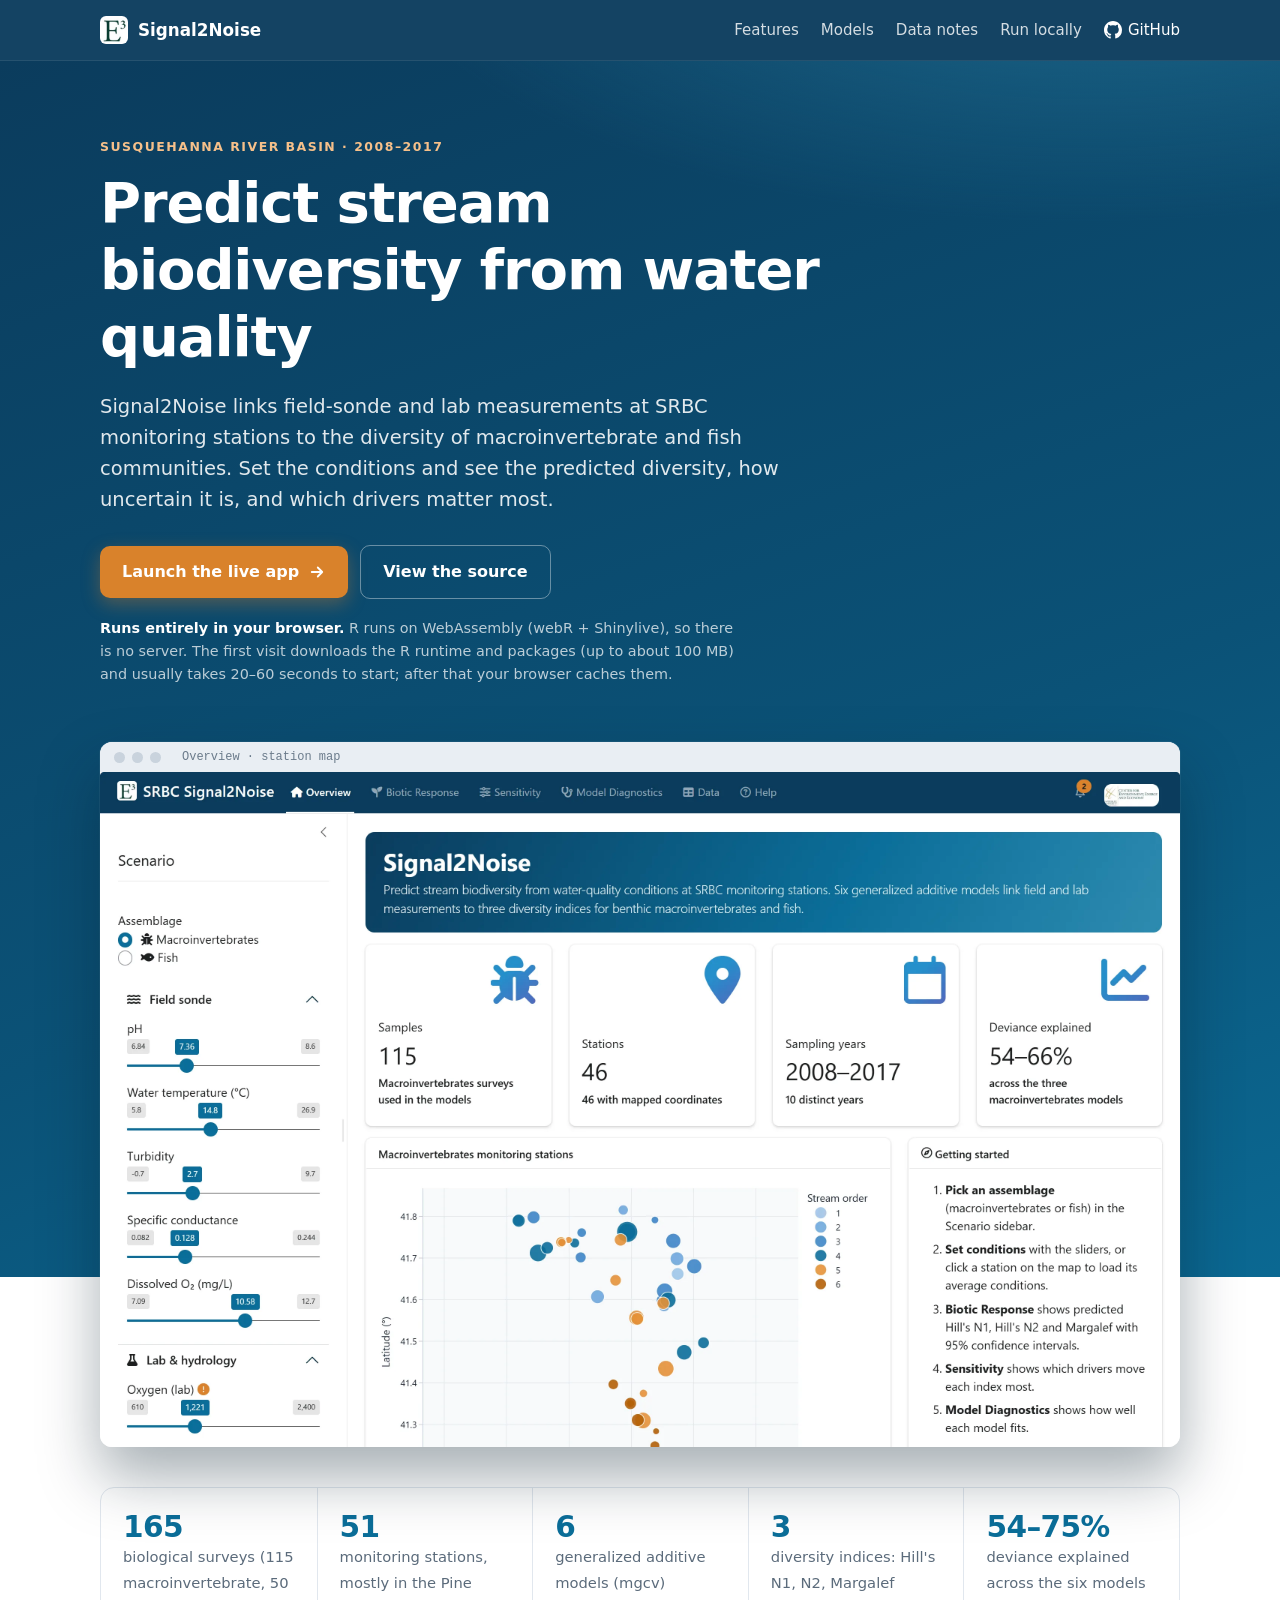
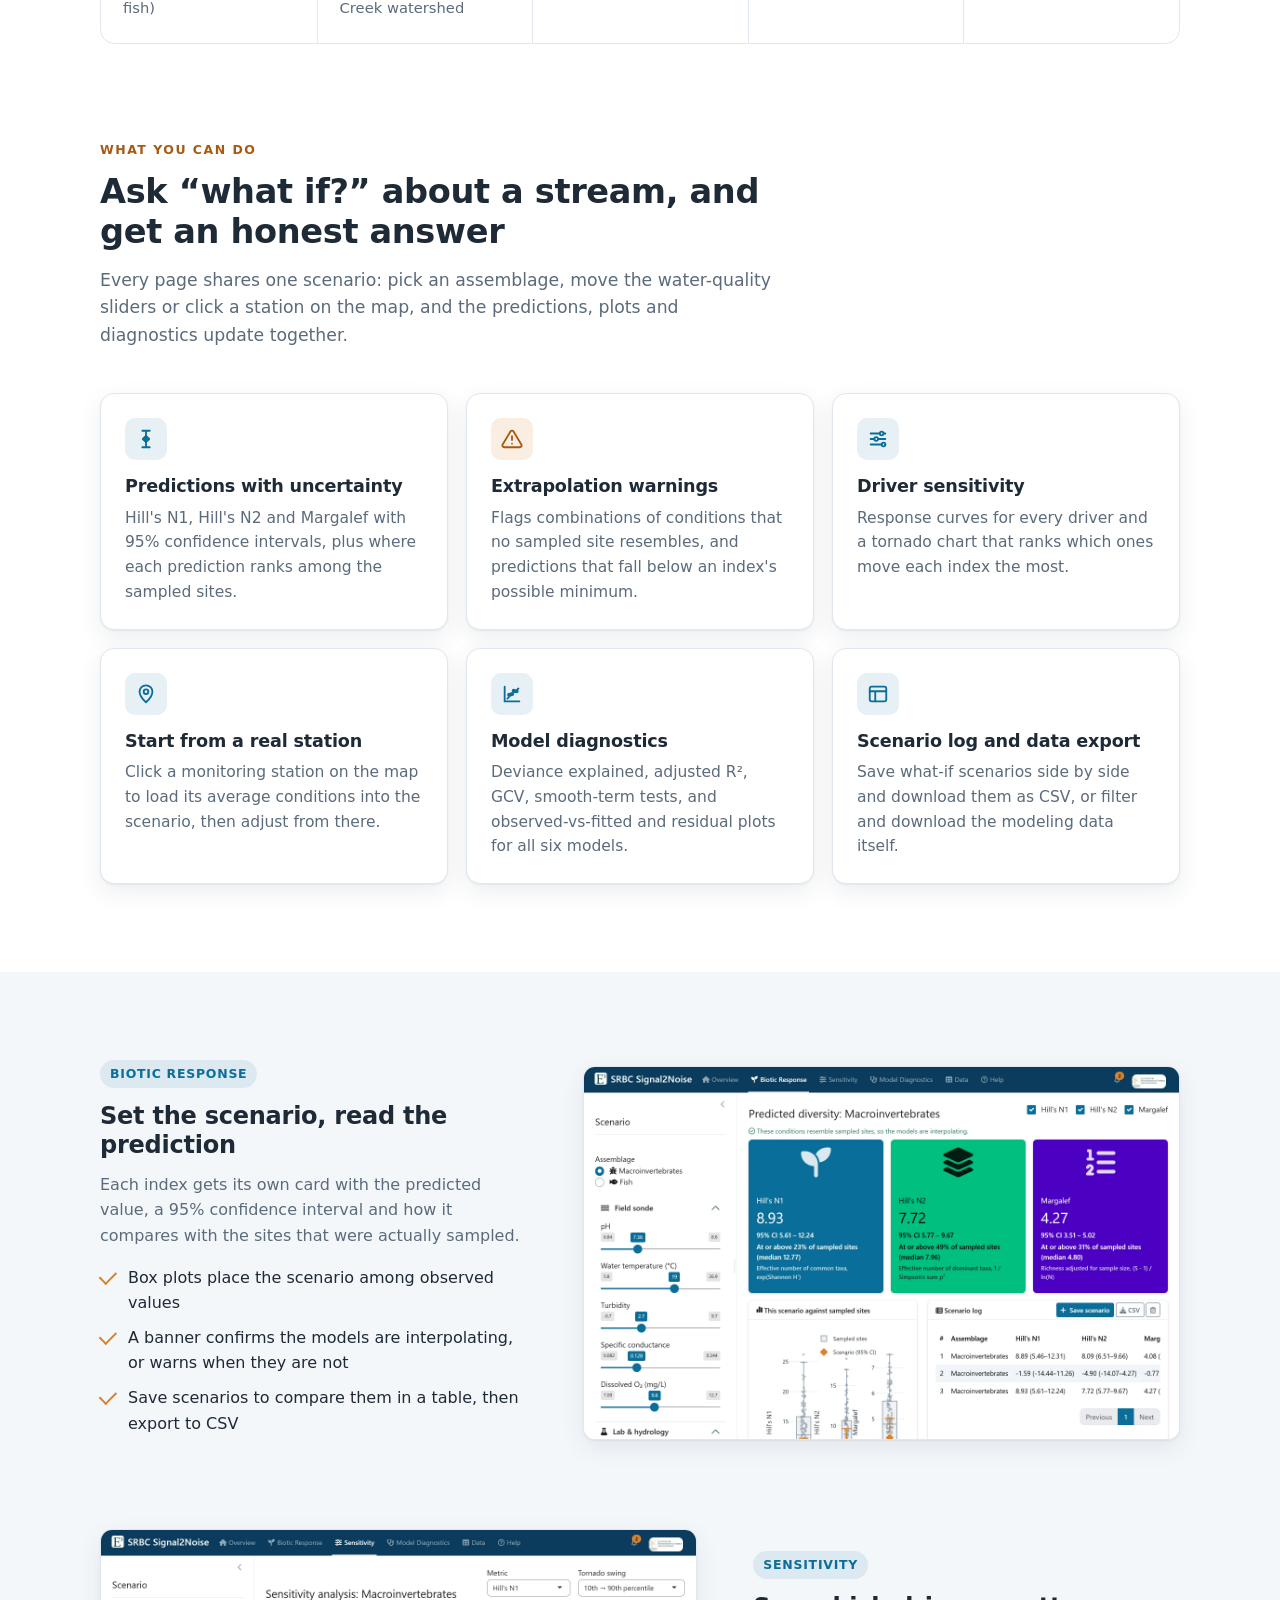
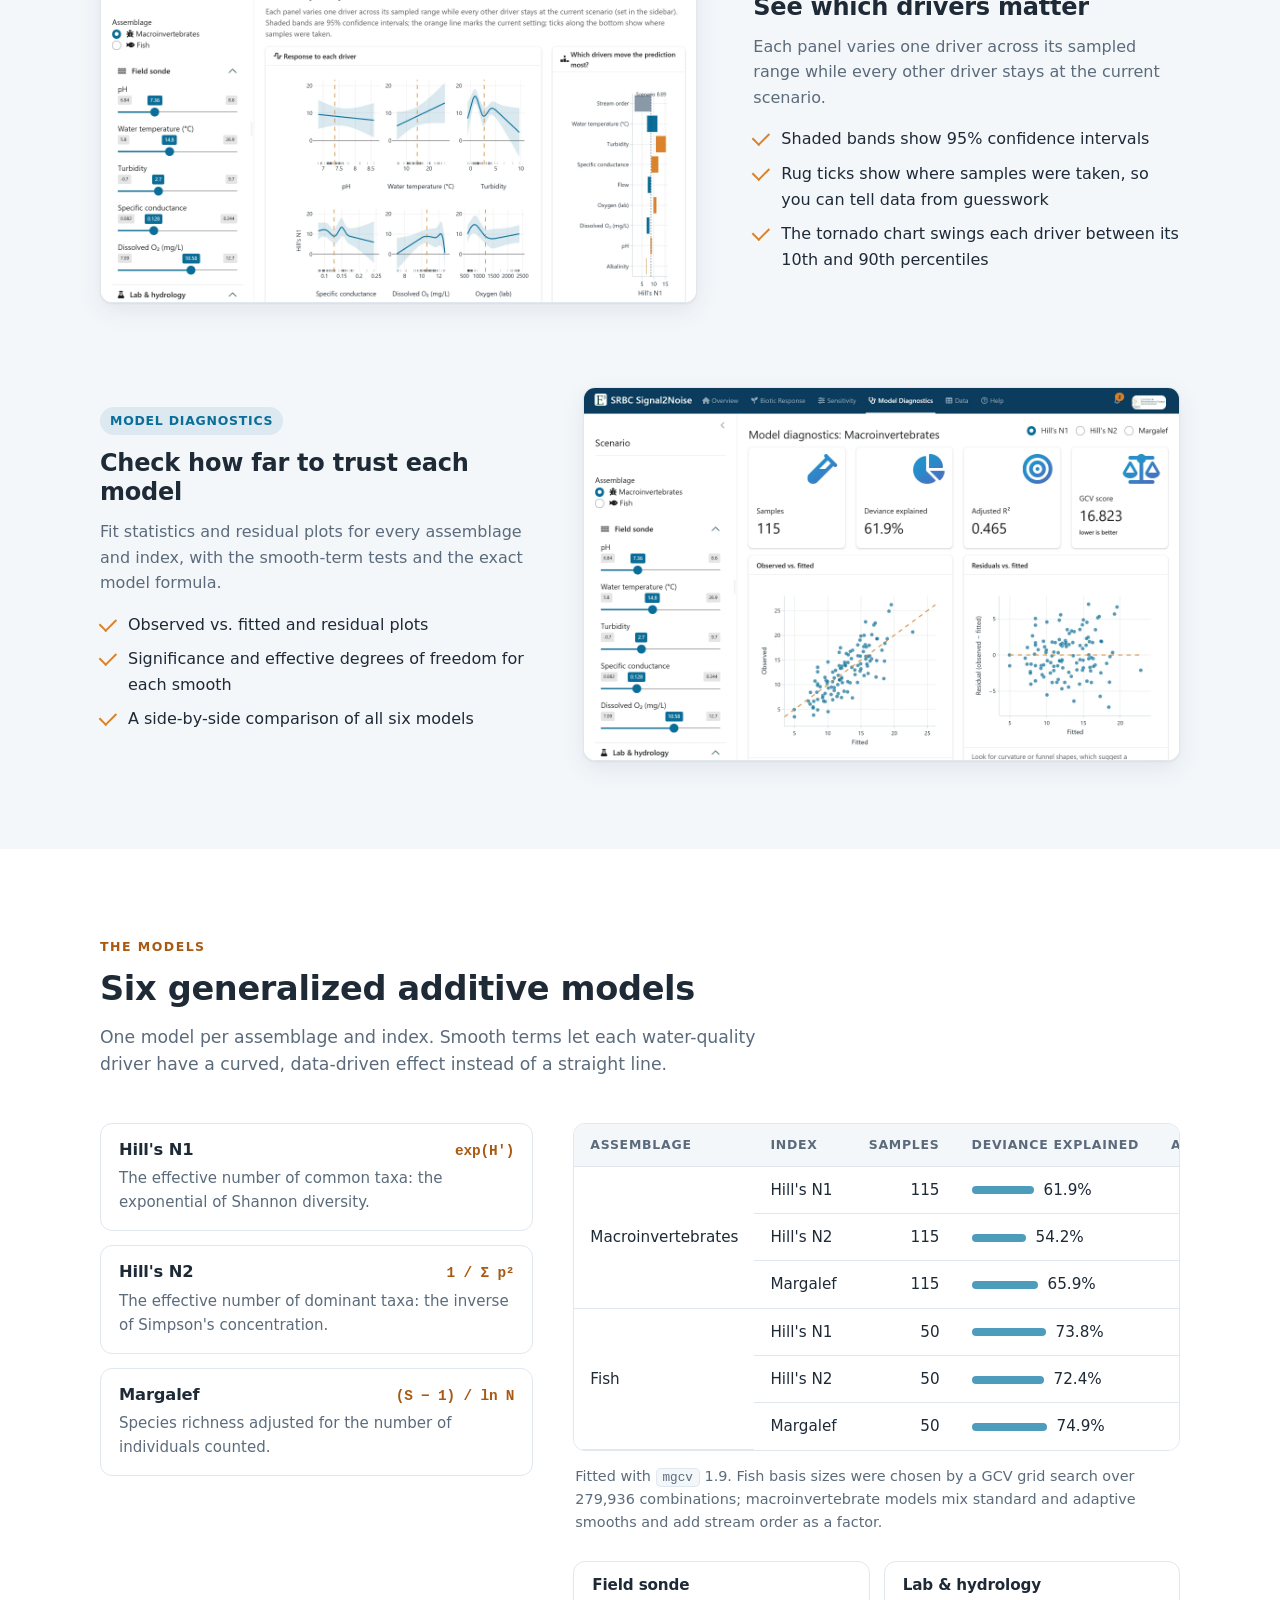
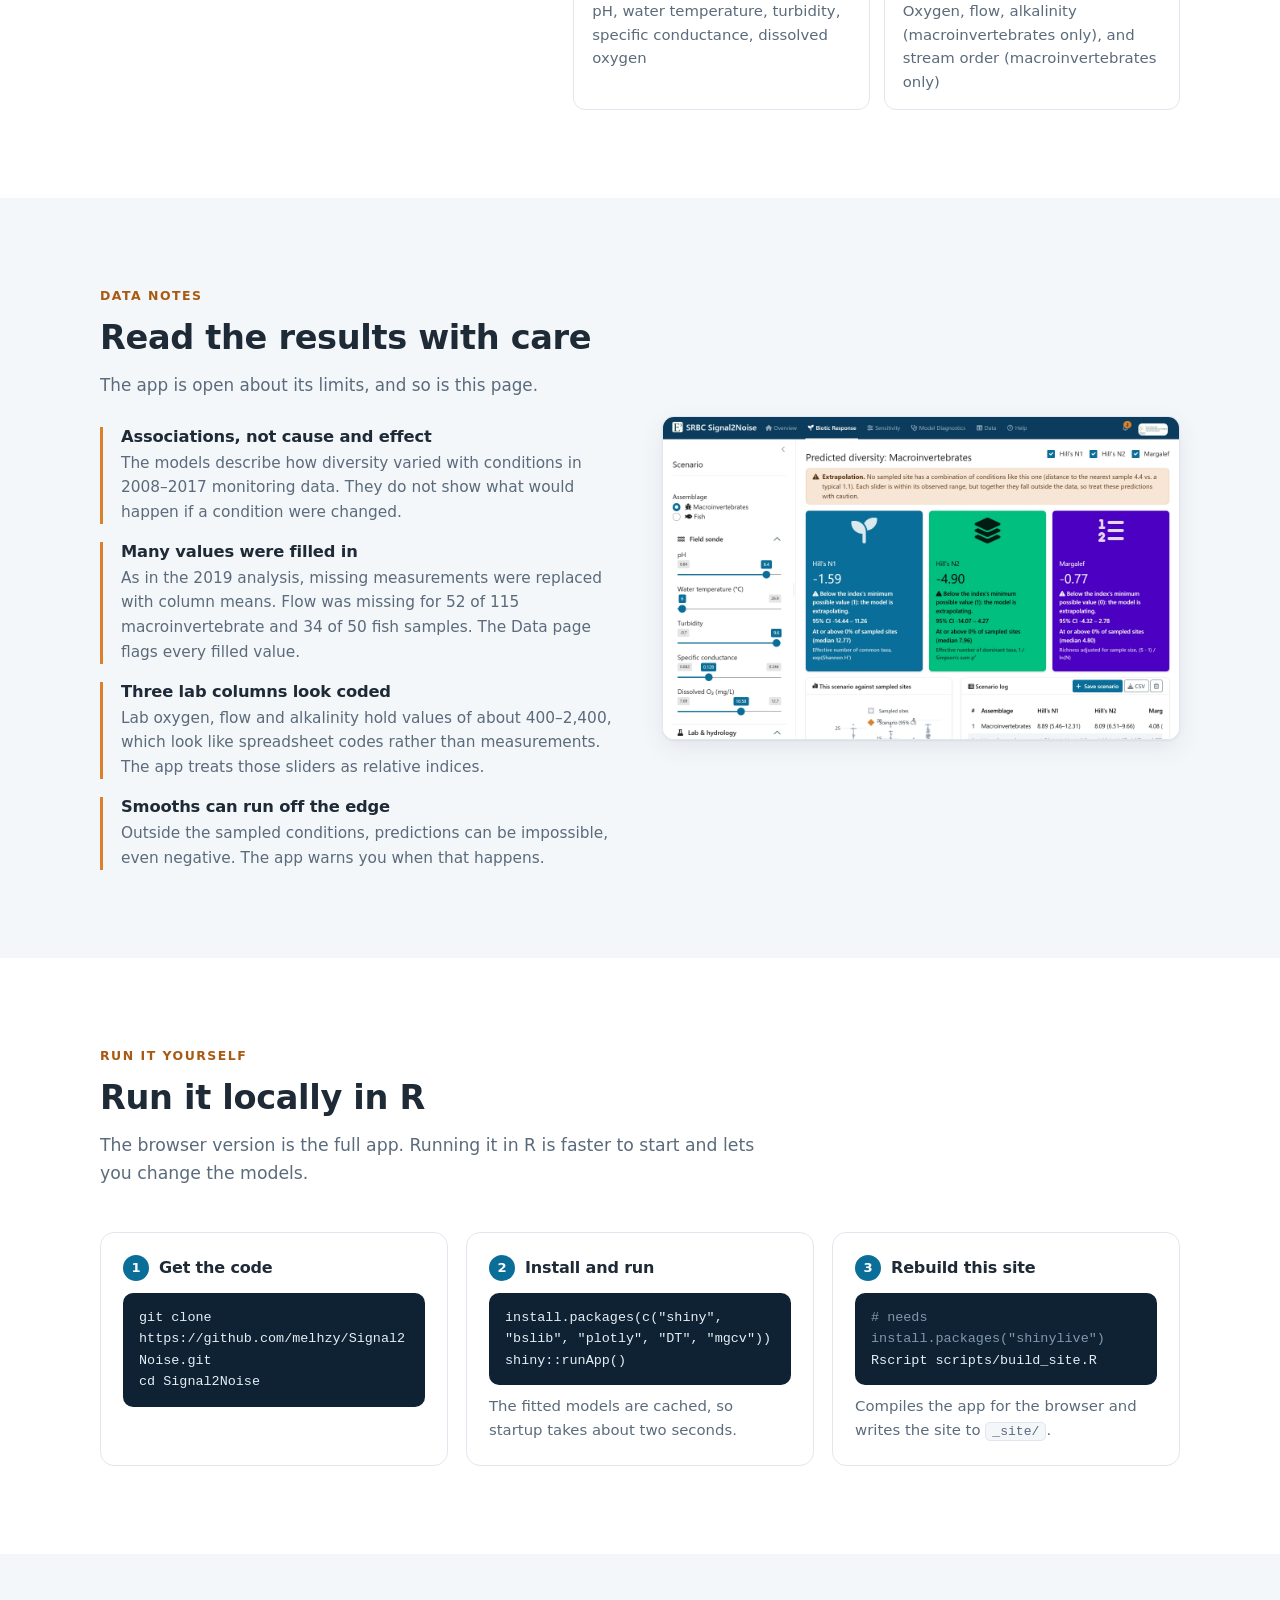
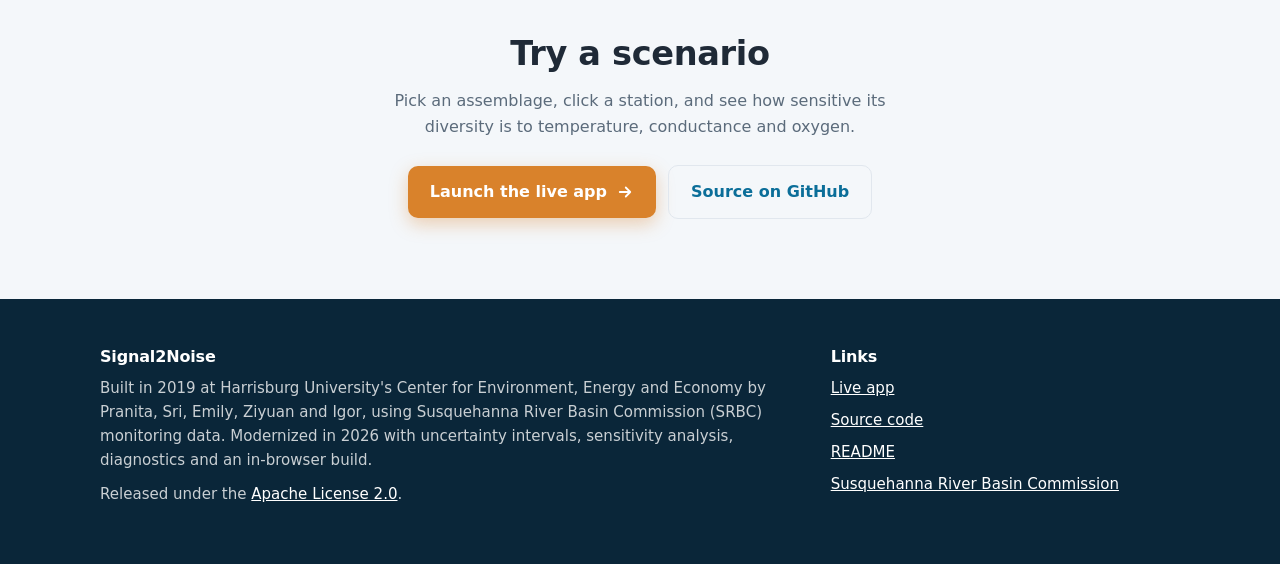
==== site/index.html @ 6d09c76e "Add GitHub Pages site with an in-browser (Shinylive) build of the app - site/: project page with scr" ====
<!doctype html>
<html lang="en">
<head>
  <meta charset="utf-8">
  <meta name="viewport" content="width=device-width, initial-scale=1">
  <title>Signal2Noise · Stream biodiversity from water quality</title>
  <meta name="description" content="An R Shiny app that predicts macroinvertebrate and fish diversity from water-quality conditions at Susquehanna River Basin Commission monitoring stations. Runs in your browser.">
  <meta property="og:title" content="Signal2Noise">
  <meta property="og:description" content="Predict stream biodiversity from water-quality conditions with six generalized additive models. Runs entirely in your browser.">
  <meta property="og:type" content="website">
  <meta property="og:image" content="https://melhzy.github.io/Signal2Noise/assets/overview.webp">
  <link rel="icon" href="assets/favicon.jpg">
  <style>
    :root {
      --navy: #0B3C5D;
      --primary: #0B6E99;
      --teal: #2E8BB0;
      --accent: #D9822B;
      --accent-ink: #A85A12;
      --ink: #1F2A37;
      --muted: #5B6B7B;
      --bg: #FFFFFF;
      --bg-soft: #F4F7FA;
      --card: #FFFFFF;
      --line: #E1E7EE;
      --code-bg: #0F2233;
      --code-ink: #E6EEF5;
      --shadow: 0 1px 2px rgba(16, 42, 67, .06), 0 8px 24px rgba(16, 42, 67, .08);
      --radius: 14px;
      --wrap: 1120px;
      color-scheme: light;
    }
    @media (prefers-color-scheme: dark) {
      :root:not([data-theme="light"]) {
        --ink: #E6EDF3;
        --muted: #9AABBB;
        --bg: #0D1720;
        --bg-soft: #122130;
        --card: #15263A;
        --line: #24384D;
        --code-bg: #08131D;
        --accent-ink: #F0A65A;
        --shadow: 0 1px 2px rgba(0, 0, 0, .3), 0 8px 24px rgba(0, 0, 0, .35);
        color-scheme: dark;
      }
    }
    :root[data-theme="dark"] {
      --ink: #E6EDF3; --muted: #9AABBB; --bg: #0D1720; --bg-soft: #122130; --card: #15263A;
      --line: #24384D; --code-bg: #08131D; --accent-ink: #F0A65A; color-scheme: dark;
    }

    * { box-sizing: border-box; }
    html { scroll-behavior: smooth; scroll-padding-top: 72px; }
    body {
      margin: 0; background: var(--bg); color: var(--ink);
      font: 16px/1.6 system-ui, -apple-system, "Segoe UI", Roboto, "Helvetica Neue", Arial, sans-serif;
      -webkit-font-smoothing: antialiased;
    }
    img { max-width: 100%; height: auto; display: block; }
    a { color: var(--primary); }
    @media (prefers-color-scheme: dark) { :root:not([data-theme="light"]) main a:not(.btn) { color: #6CC0E5; } }
    code, pre { font-family: ui-monospace, "Cascadia Code", "SF Mono", Consolas, monospace; }
    .wrap { max-width: var(--wrap); margin: 0 auto; padding: 0 20px; }
    h1, h2, h3 { line-height: 1.2; letter-spacing: -0.01em; margin: 0; }
    h2 { font-size: clamp(1.6rem, 3vw, 2.1rem); }
    h3 { font-size: 1.1rem; }
    section { padding: 88px 0; }
    .eyebrow {
      font-size: .78rem; font-weight: 700; letter-spacing: .12em; text-transform: uppercase;
      color: var(--accent-ink); margin: 0 0 12px;
    }
    .section-head { max-width: 680px; margin-bottom: 44px; }
    .section-head p:not(.eyebrow) { color: var(--muted); font-size: 1.08rem; margin: 14px 0 0; }

    /* Top bar */
    .topbar {
      position: sticky; top: 0; z-index: 10;
      background: rgba(11, 60, 93, .96); backdrop-filter: saturate(140%) blur(8px);
      color: #fff; border-bottom: 1px solid rgba(255, 255, 255, .08);
    }
    .topbar .wrap { display: flex; align-items: center; gap: 24px; height: 60px; }
    .brand { display: inline-flex; align-items: center; gap: 10px; color: #fff; text-decoration: none; font-weight: 700; font-size: 1.05rem; }
    .brand img { width: 28px; height: 28px; border-radius: 6px; }
    .topnav { display: flex; gap: 22px; margin-left: auto; align-items: center; }
    .topnav a { color: rgba(255, 255, 255, .82); text-decoration: none; font-size: .94rem; }
    .topnav a:hover { color: #fff; }
    .topnav .gh { display: inline-flex; align-items: center; gap: 6px; color: #fff; }
    @media (max-width: 760px) { .topnav .opt { display: none; } }

    /* Hero */
    .hero {
      position: relative; color: #fff; padding: 76px 0 0;
      background:
        radial-gradient(1200px 500px at 85% -10%, rgba(46, 139, 176, .55), transparent 60%),
        linear-gradient(160deg, #0B3C5D 0%, #0B5277 55%, #0B6E99 100%);
    }
    .hero::after {
      content: ""; position: absolute; left: 0; right: 0; bottom: 0; height: 170px; background: var(--bg);
    }
    .hero-copy { max-width: 760px; position: relative; z-index: 1; }
    .hero .eyebrow { color: #F6C08A; }
    .hero h1 { font-size: clamp(2.1rem, 5.2vw, 3.5rem); font-weight: 800; letter-spacing: -0.02em; }
    .hero .lead { font-size: clamp(1.05rem, 1.7vw, 1.22rem); color: rgba(255, 255, 255, .88); margin: 20px 0 30px; max-width: 680px; }
    .ctas { display: flex; flex-wrap: wrap; gap: 12px; align-items: center; }
    .btn {
      display: inline-flex; align-items: center; gap: 9px; padding: 13px 22px; border-radius: 10px;
      font-weight: 650; font-size: 1rem; text-decoration: none; transition: transform .12s ease, box-shadow .12s ease, background .12s ease;
    }
    .btn:hover { transform: translateY(-1px); }
    .btn-primary { background: var(--accent); color: #fff !important; box-shadow: 0 6px 18px rgba(217, 130, 43, .35); }
    .btn-primary:hover { background: #E38F38; }
    .btn-ghost { color: #fff !important; border: 1px solid rgba(255, 255, 255, .38); }
    .btn-ghost:hover { background: rgba(255, 255, 255, .08); }
    .hero-note { margin: 18px 0 0; font-size: .9rem; color: rgba(255, 255, 255, .72); max-width: 640px; }
    .hero-note strong { color: #fff; font-weight: 600; }

    .frame {
      position: relative; z-index: 1; margin: 56px auto 0; border-radius: 12px; overflow: hidden;
      background: #fff; box-shadow: 0 30px 60px rgba(4, 25, 41, .35), 0 0 0 1px rgba(255, 255, 255, .06);
    }
    .frame-bar { display: flex; gap: 7px; align-items: center; height: 30px; padding: 0 14px; background: #E9EEF3; }
    .frame-bar span { width: 11px; height: 11px; border-radius: 50%; background: #C9D3DD; }
    .frame-bar em { margin-left: 14px; font-style: normal; font-size: .75rem; color: #6B7B8B; font-family: ui-monospace, Consolas, monospace; }

    /* Stats */
    .stats { padding: 40px 0 8px; }
    .stat-grid {
      display: grid; grid-template-columns: repeat(5, 1fr); gap: 0;
      border: 1px solid var(--line); border-radius: var(--radius); background: var(--card);
    }
    .stat { padding: 22px 22px; border-left: 1px solid var(--line); }
    .stat:first-child { border-left: 0; }
    .stat b { display: block; font-size: 1.85rem; font-weight: 750; color: var(--primary); letter-spacing: -0.02em; line-height: 1.15; }
    @media (prefers-color-scheme: dark) { :root:not([data-theme="light"]) .stat b { color: #6CC0E5; } }
    .stat span { color: var(--muted); font-size: .92rem; }
    @media (max-width: 860px) {
      .stat-grid { grid-template-columns: repeat(2, 1fr); }
      .stat { border-left: 0; border-top: 1px solid var(--line); }
      .stat:nth-child(-n+2) { border-top: 0; }
      .stat:nth-child(even) { border-left: 1px solid var(--line); }
      .stat:last-child { grid-column: 1 / -1; border-left: 0; }
    }

    /* Feature cards */
    .cards { display: grid; grid-template-columns: repeat(3, 1fr); gap: 18px; }
    @media (max-width: 900px) { .cards { grid-template-columns: repeat(2, 1fr); } }
    @media (max-width: 600px) { .cards { grid-template-columns: 1fr; } }
    .card {
      background: var(--card); border: 1px solid var(--line); border-radius: var(--radius);
      padding: 24px; box-shadow: var(--shadow);
    }
    .card .ico {
      width: 42px; height: 42px; border-radius: 10px; display: grid; place-items: center;
      background: rgba(11, 110, 153, .1); color: var(--primary); margin-bottom: 16px;
    }
    .card .ico.warn { background: rgba(217, 130, 43, .14); color: var(--accent-ink); }
    @media (prefers-color-scheme: dark) { :root:not([data-theme="light"]) .card .ico { color: #6CC0E5; background: rgba(108, 192, 229, .12); } }
    .card p { margin: 8px 0 0; color: var(--muted); font-size: .97rem; }

    /* Tour */
    .tour { background: var(--bg-soft); }
    .tour-row { display: grid; grid-template-columns: 5fr 7fr; gap: 56px; align-items: center; }
    .tour-row + .tour-row { margin-top: 84px; }
    .tour-row.flip { grid-template-columns: 7fr 5fr; }
    .tour-row.flip .tour-text { order: 2; }
    @media (max-width: 900px) {
      .tour-row, .tour-row.flip { grid-template-columns: 1fr; gap: 26px; }
      .tour-row.flip .tour-text { order: 0; }
    }
    .tour-text h3 { font-size: 1.5rem; margin-bottom: 12px; }
    .tour-text > p { color: var(--muted); margin: 0 0 16px; }
    .ticks { list-style: none; padding: 0; margin: 0; }
    .ticks li { position: relative; padding-left: 28px; margin: 9px 0; }
    .ticks li::before {
      content: ""; position: absolute; left: 2px; top: .5em; width: 14px; height: 8px;
      border-left: 2.5px solid var(--accent); border-bottom: 2.5px solid var(--accent); transform: rotate(-45deg) translateY(-3px);
    }
    .shot { border-radius: 12px; overflow: hidden; border: 1px solid var(--line); box-shadow: var(--shadow); background: #fff; }
    .page-tag {
      display: inline-block; font-size: .78rem; font-weight: 700; letter-spacing: .06em; text-transform: uppercase;
      color: var(--primary); background: rgba(11, 110, 153, .1); padding: 4px 10px; border-radius: 999px; margin-bottom: 14px;
    }
    @media (prefers-color-scheme: dark) { :root:not([data-theme="light"]) .page-tag { color: #6CC0E5; background: rgba(108, 192, 229, .12); } }

    /* Models */
    .model-grid { display: grid; grid-template-columns: 5fr 7fr; gap: 40px; align-items: start; }
    @media (max-width: 900px) { .model-grid { grid-template-columns: 1fr; } }
    .model-grid > *, .tour-row > *, .caveat-grid > * { min-width: 0; }
    .indices { display: grid; gap: 14px; }
    .index { border: 1px solid var(--line); border-radius: 12px; padding: 16px 18px; background: var(--card); }
    .index h3 { display: flex; justify-content: space-between; align-items: baseline; gap: 12px; font-size: 1.02rem; }
    .index h3 code { font-size: .9rem; color: var(--accent-ink); font-weight: 600; white-space: nowrap; }
    .index p { margin: 6px 0 0; color: var(--muted); font-size: .94rem; }
    .table-wrap { overflow-x: auto; border: 1px solid var(--line); border-radius: 12px; background: var(--card); }
    table { width: 100%; border-collapse: collapse; font-size: .95rem; font-variant-numeric: tabular-nums; }
    th, td { padding: 11px 16px; text-align: left; border-bottom: 1px solid var(--line); white-space: nowrap; }
    th { font-size: .78rem; text-transform: uppercase; letter-spacing: .06em; color: var(--muted); font-weight: 650; background: var(--bg-soft); }
    td.num, th.num { text-align: right; }
    tr:last-child td { border-bottom: 0; }
    tr.group td { padding-top: 14px; }
    .bar { display: inline-block; vertical-align: middle; height: 8px; border-radius: 4px; background: var(--teal); margin-right: 10px; opacity: .85; }
    .fineprint { color: var(--muted); font-size: .9rem; margin: 14px 2px 0; }
    .drivers { margin-top: 26px; display: grid; grid-template-columns: 1fr 1fr; gap: 14px; }
    @media (max-width: 600px) { .drivers { grid-template-columns: 1fr; } }
    .drivers div { border: 1px solid var(--line); border-radius: 12px; padding: 14px 18px; background: var(--card); }
    .drivers h3 { font-size: .95rem; margin-bottom: 6px; }
    .drivers p { margin: 0; color: var(--muted); font-size: .93rem; }

    /* Caveats */
    .caveat-grid { display: grid; grid-template-columns: 6fr 6fr; gap: 44px; align-items: center; }
    @media (max-width: 900px) { .caveat-grid { grid-template-columns: 1fr; } }
    .caveats { display: grid; gap: 18px; }
    .caveat { padding-left: 18px; border-left: 3px solid var(--accent); }
    .caveat h3 { font-size: 1.02rem; }
    .caveat p { margin: 4px 0 0; color: var(--muted); font-size: .96rem; }

    /* Run locally */
    .steps { display: grid; grid-template-columns: repeat(3, 1fr); gap: 18px; counter-reset: step; }
    @media (max-width: 900px) { .steps { grid-template-columns: 1fr; } }
    .step { background: var(--card); border: 1px solid var(--line); border-radius: var(--radius); padding: 22px; min-width: 0; }
    .step h3 { display: flex; align-items: center; gap: 10px; margin-bottom: 12px; font-size: 1rem; }
    .step h3::before {
      counter-increment: step; content: counter(step);
      display: grid; place-items: center; width: 26px; height: 26px; border-radius: 50%;
      background: var(--primary); color: #fff; font-size: .82rem; font-weight: 700; flex: none;
    }
    .step p { color: var(--muted); font-size: .93rem; margin: 10px 0 0; }
    pre {
      margin: 0; background: var(--code-bg); color: var(--code-ink); border-radius: 10px;
      padding: 14px 16px; font-size: .84rem; line-height: 1.6; overflow-x: auto;
      white-space: pre-wrap; overflow-wrap: anywhere;
    }
    pre .c { color: #7F98AE; }
    p code, li code { font-size: .88em; background: var(--bg-soft); border: 1px solid var(--line); padding: 1px 6px; border-radius: 5px; }

    /* Footer */
    footer { background: #0A2639; color: rgba(255, 255, 255, .78); padding: 48px 0; font-size: .94rem; }
    footer .wrap { display: grid; grid-template-columns: 2fr 1fr; gap: 32px; }
    @media (max-width: 760px) { footer .wrap { grid-template-columns: 1fr; } }
    footer a { color: #fff; }
    footer h3 { color: #fff; font-size: 1rem; margin-bottom: 10px; }
    footer p { margin: 0 0 10px; }
    footer ul { list-style: none; padding: 0; margin: 0; }
    footer li { margin: 0 0 8px; }

    .cta-band { text-align: center; padding: 80px 0; background: var(--bg-soft); }
    .cta-band p { color: var(--muted); max-width: 560px; margin: 14px auto 26px; }
    .cta-band .btn-ghost { color: var(--primary) !important; border-color: var(--line); }
    @media (prefers-color-scheme: dark) { :root:not([data-theme="light"]) .cta-band .btn-ghost { color: #6CC0E5 !important; } }
    .cta-band .ctas { justify-content: center; }

    @media (max-width: 600px) {
      section { padding: 64px 0; }
      .wrap { padding: 0 16px; }
      .hero { padding-top: 52px; }
      .hero::after { height: 70px; }
      .frame { margin-top: 40px; }
      .btn { width: 100%; justify-content: center; }
    }
    @media (prefers-reduced-motion: reduce) { html { scroll-behavior: auto; } .btn { transition: none; } }
  </style>
</head>
<body>

<header class="topbar">
  <div class="wrap">
    <a class="brand" href="./"><img src="assets/favicon.jpg" alt="" width="28" height="28">Signal2Noise</a>
    <nav class="topnav" aria-label="Sections">
      <a class="opt" href="#features">Features</a>
      <a class="opt" href="#models">Models</a>
      <a class="opt" href="#caveats">Data notes</a>
      <a class="opt" href="#run">Run locally</a>
      <a class="gh" href="https://github.com/melhzy/Signal2Noise">
        <svg width="18" height="18" viewBox="0 0 16 16" fill="currentColor" aria-hidden="true"><path d="M8 0C3.58 0 0 3.58 0 8c0 3.54 2.29 6.53 5.47 7.59.4.07.55-.17.55-.38 0-.19-.01-.82-.01-1.49-2.01.37-2.53-.49-2.69-.94-.09-.23-.48-.94-.82-1.13-.28-.15-.68-.52-.01-.53.63-.01 1.08.58 1.23.82.72 1.21 1.87.87 2.33.66.07-.52.28-.87.51-1.07-1.78-.2-3.64-.89-3.64-3.95 0-.87.31-1.59.82-2.15-.08-.2-.36-1.02.08-2.12 0 0 .67-.21 2.2.82.64-.18 1.32-.27 2-.27.68 0 1.36.09 2 .27 1.53-1.04 2.2-.82 2.2-.82.44 1.1.16 1.92.08 2.12.51.56.82 1.27.82 2.15 0 3.07-1.87 3.75-3.65 3.95.29.25.54.73.54 1.48 0 1.07-.01 1.93-.01 2.2 0 .21.15.46.55.38A8.013 8.013 0 0016 8c0-4.42-3.58-8-8-8z"/></svg>
        GitHub
      </a>
    </nav>
  </div>
</header>

<main>
  <section class="hero">
    <div class="wrap">
      <div class="hero-copy">
        <p class="eyebrow">Susquehanna River Basin · 2008–2017</p>
        <h1>Predict stream biodiversity from water quality</h1>
        <p class="lead">
          Signal2Noise links field-sonde and lab measurements at SRBC monitoring stations
          to the diversity of macroinvertebrate and fish communities. Set the conditions
          and see the predicted diversity, how uncertain it is, and which drivers matter most.
        </p>
        <div class="ctas">
          <a class="btn btn-primary" href="app/">
            Launch the live app
            <svg width="18" height="18" viewBox="0 0 24 24" fill="none" stroke="currentColor" stroke-width="2.4" stroke-linecap="round" stroke-linejoin="round" aria-hidden="true"><path d="M5 12h14M13 6l6 6-6 6"/></svg>
          </a>
          <a class="btn btn-ghost" href="https://github.com/melhzy/Signal2Noise">View the source</a>
        </div>
        <p class="hero-note">
          <strong>Runs entirely in your browser.</strong> R runs on WebAssembly (webR + Shinylive), so there is no server.
          The first visit downloads the R runtime and packages (up to about 100 MB) and usually takes
          20–60 seconds to start; after that your browser caches them.
        </p>
      </div>
      <figure class="frame" style="margin-bottom:0">
        <div class="frame-bar"><span></span><span></span><span></span><em>Overview · station map</em></div>
        <img src="assets/overview.webp" width="1440" height="900"
             alt="Signal2Noise overview page: scenario sliders, headline numbers and a map of monitoring stations coloured by stream order">
      </figure>
    </div>
  </section>

  <section class="stats" aria-label="At a glance">
    <div class="wrap">
      <div class="stat-grid">
        <div class="stat"><b>165</b><span>biological surveys (115 macroinvertebrate, 50 fish)</span></div>
        <div class="stat"><b>51</b><span>monitoring stations, mostly in the Pine Creek watershed</span></div>
        <div class="stat"><b>6</b><span>generalized additive models (mgcv)</span></div>
        <div class="stat"><b>3</b><span>diversity indices: Hill's N1, N2, Margalef</span></div>
        <div class="stat"><b>54–75%</b><span>deviance explained across the six models</span></div>
      </div>
    </div>
  </section>

  <section id="features">
    <div class="wrap">
      <div class="section-head">
        <p class="eyebrow">What you can do</p>
        <h2>Ask “what if?” about a stream, and get an honest answer</h2>
        <p>Every page shares one scenario: pick an assemblage, move the water-quality sliders or click a station on the map, and the predictions, plots and diagnostics update together.</p>
      </div>
      <div class="cards">
        <article class="card">
          <div class="ico"><svg width="22" height="22" viewBox="0 0 24 24" fill="none" stroke="currentColor" stroke-width="2" stroke-linecap="round" stroke-linejoin="round" aria-hidden="true"><path d="M12 3v18M8 3h8M8 21h8"/><path d="M12 8.5l3.5 3.5-3.5 3.5L8.5 12z" fill="currentColor"/></svg></div>
          <h3>Predictions with uncertainty</h3>
          <p>Hill's N1, Hill's N2 and Margalef with 95% confidence intervals, plus where each prediction ranks among the sampled sites.</p>
        </article>
        <article class="card">
          <div class="ico warn"><svg width="22" height="22" viewBox="0 0 24 24" fill="none" stroke="currentColor" stroke-width="2" stroke-linecap="round" stroke-linejoin="round" aria-hidden="true"><path d="M10.3 3.9L1.8 18a2 2 0 001.7 3h17a2 2 0 001.7-3L13.7 3.9a2 2 0 00-3.4 0z"/><path d="M12 9v4M12 17h.01"/></svg></div>
          <h3>Extrapolation warnings</h3>
          <p>Flags combinations of conditions that no sampled site resembles, and predictions that fall below an index's possible minimum.</p>
        </article>
        <article class="card">
          <div class="ico"><svg width="22" height="22" viewBox="0 0 24 24" fill="none" stroke="currentColor" stroke-width="2" stroke-linecap="round" aria-hidden="true"><path d="M4 6h10M18 6h2M4 12h4M12 12h8M4 18h12M20 18h0"/><circle cx="16" cy="6" r="2"/><circle cx="10" cy="12" r="2"/><circle cx="18" cy="18" r="2"/></svg></div>
          <h3>Driver sensitivity</h3>
          <p>Response curves for every driver and a tornado chart that ranks which ones move each index the most.</p>
        </article>
        <article class="card">
          <div class="ico"><svg width="22" height="22" viewBox="0 0 24 24" fill="none" stroke="currentColor" stroke-width="2" stroke-linecap="round" stroke-linejoin="round" aria-hidden="true"><path d="M12 21s-7-6.2-7-11.5a7 7 0 0114 0C19 14.8 12 21 12 21z"/><circle cx="12" cy="9.5" r="2.5"/></svg></div>
          <h3>Start from a real station</h3>
          <p>Click a monitoring station on the map to load its average conditions into the scenario, then adjust from there.</p>
        </article>
        <article class="card">
          <div class="ico"><svg width="22" height="22" viewBox="0 0 24 24" fill="none" stroke="currentColor" stroke-width="2" stroke-linecap="round" aria-hidden="true"><path d="M4 4v16h16"/><path d="M7 17L19 6" stroke-dasharray="2 3"/><circle cx="9" cy="13" r="1.3" fill="currentColor"/><circle cx="12" cy="12" r="1.3" fill="currentColor"/><circle cx="14" cy="8.5" r="1.3" fill="currentColor"/><circle cx="17" cy="9" r="1.3" fill="currentColor"/></svg></div>
          <h3>Model diagnostics</h3>
          <p>Deviance explained, adjusted R², GCV, smooth-term tests, and observed-vs-fitted and residual plots for all six models.</p>
        </article>
        <article class="card">
          <div class="ico"><svg width="22" height="22" viewBox="0 0 24 24" fill="none" stroke="currentColor" stroke-width="2" stroke-linecap="round" stroke-linejoin="round" aria-hidden="true"><rect x="3" y="4" width="18" height="16" rx="2"/><path d="M3 9h18M9 9v11"/></svg></div>
          <h3>Scenario log and data export</h3>
          <p>Save what-if scenarios side by side and download them as CSV, or filter and download the modeling data itself.</p>
        </article>
      </div>
    </div>
  </section>

  <section class="tour" aria-label="Tour of the app">
    <div class="wrap">
      <div class="tour-row">
        <div class="tour-text">
          <span class="page-tag">Biotic Response</span>
          <h3>Set the scenario, read the prediction</h3>
          <p>Each index gets its own card with the predicted value, a 95% confidence interval and how it compares with the sites that were actually sampled.</p>
          <ul class="ticks">
            <li>Box plots place the scenario among observed values</li>
            <li>A banner confirms the models are interpolating, or warns when they are not</li>
            <li>Save scenarios to compare them in a table, then export to CSV</li>
          </ul>
        </div>
        <div class="shot"><img src="assets/biotic.webp" width="1280" height="800" loading="lazy"
             alt="Biotic Response page with predicted Hill's N1 8.93, Hill's N2 7.72 and Margalef 4.27, confidence intervals and a log of three saved scenarios"></div>
      </div>

      <div class="tour-row flip">
        <div class="tour-text">
          <span class="page-tag">Sensitivity</span>
          <h3>See which drivers matter</h3>
          <p>Each panel varies one driver across its sampled range while every other driver stays at the current scenario.</p>
          <ul class="ticks">
            <li>Shaded bands show 95% confidence intervals</li>
            <li>Rug ticks show where samples were taken, so you can tell data from guesswork</li>
            <li>The tornado chart swings each driver between its 10th and 90th percentiles</li>
          </ul>
        </div>
        <div class="shot"><img src="assets/sensitivity.webp" width="1280" height="800" loading="lazy"
             alt="Sensitivity page with response curves for pH, water temperature, turbidity, conductance, dissolved oxygen and lab oxygen, and a tornado chart ranking stream order and water temperature highest"></div>
      </div>

      <div class="tour-row">
        <div class="tour-text">
          <span class="page-tag">Model Diagnostics</span>
          <h3>Check how far to trust each model</h3>
          <p>Fit statistics and residual plots for every assemblage and index, with the smooth-term tests and the exact model formula.</p>
          <ul class="ticks">
            <li>Observed vs. fitted and residual plots</li>
            <li>Significance and effective degrees of freedom for each smooth</li>
            <li>A side-by-side comparison of all six models</li>
          </ul>
        </div>
        <div class="shot"><img src="assets/diagnostics.webp" width="1280" height="800" loading="lazy"
             alt="Model Diagnostics page showing 115 samples, 61.9% deviance explained, adjusted R squared 0.465, and observed-vs-fitted and residual scatter plots"></div>
      </div>
    </div>
  </section>

  <section id="models">
    <div class="wrap">
      <div class="section-head">
        <p class="eyebrow">The models</p>
        <h2>Six generalized additive models</h2>
        <p>One model per assemblage and index. Smooth terms let each water-quality driver have a curved, data-driven effect instead of a straight line.</p>
      </div>
      <div class="model-grid">
        <div class="indices">
          <div class="index">
            <h3>Hill's N1 <code>exp(H′)</code></h3>
            <p>The effective number of common taxa: the exponential of Shannon diversity.</p>
          </div>
          <div class="index">
            <h3>Hill's N2 <code>1 / Σ p²</code></h3>
            <p>The effective number of dominant taxa: the inverse of Simpson's concentration.</p>
          </div>
          <div class="index">
            <h3>Margalef <code>(S − 1) / ln N</code></h3>
            <p>Species richness adjusted for the number of individuals counted.</p>
          </div>
        </div>
        <div>
          <div class="table-wrap">
            <table>
              <thead>
                <tr><th>Assemblage</th><th>Index</th><th class="num">Samples</th><th>Deviance explained</th><th class="num">Adj. R²</th></tr>
              </thead>
              <tbody>
                <tr><td rowspan="3">Macroinvertebrates</td><td>Hill's N1</td><td class="num">115</td><td><span class="bar" style="width:62px"></span>61.9%</td><td class="num">0.47</td></tr>
                <tr><td>Hill's N2</td><td class="num">115</td><td><span class="bar" style="width:54px"></span>54.2%</td><td class="num">0.38</td></tr>
                <tr><td>Margalef</td><td class="num">115</td><td><span class="bar" style="width:66px"></span>65.9%</td><td class="num">0.51</td></tr>
                <tr><td rowspan="3">Fish</td><td>Hill's N1</td><td class="num">50</td><td><span class="bar" style="width:74px"></span>73.8%</td><td class="num">0.60</td></tr>
                <tr><td>Hill's N2</td><td class="num">50</td><td><span class="bar" style="width:72px"></span>72.4%</td><td class="num">0.58</td></tr>
                <tr><td>Margalef</td><td class="num">50</td><td><span class="bar" style="width:75px"></span>74.9%</td><td class="num">0.62</td></tr>
              </tbody>
            </table>
          </div>
          <p class="fineprint">Fitted with <code>mgcv</code> 1.9. Fish basis sizes were chosen by a GCV grid search over 279,936 combinations; macroinvertebrate models mix standard and adaptive smooths and add stream order as a factor.</p>
          <div class="drivers">
            <div>
              <h3>Field sonde</h3>
              <p>pH, water temperature, turbidity, specific conductance, dissolved oxygen</p>
            </div>
            <div>
              <h3>Lab &amp; hydrology</h3>
              <p>Oxygen, flow, alkalinity (macroinvertebrates only), and stream order (macroinvertebrates only)</p>
            </div>
          </div>
        </div>
      </div>
    </div>
  </section>

  <section id="caveats" class="tour">
    <div class="wrap caveat-grid">
      <div>
        <p class="eyebrow">Data notes</p>
        <h2>Read the results with care</h2>
        <p class="fineprint" style="font-size:1.05rem;margin:14px 0 28px">The app is open about its limits, and so is this page.</p>
        <div class="caveats">
          <div class="caveat">
            <h3>Associations, not cause and effect</h3>
            <p>The models describe how diversity varied with conditions in 2008–2017 monitoring data. They do not show what would happen if a condition were changed.</p>
          </div>
          <div class="caveat">
            <h3>Many values were filled in</h3>
            <p>As in the 2019 analysis, missing measurements were replaced with column means. Flow was missing for 52 of 115 macroinvertebrate and 34 of 50 fish samples. The Data page flags every filled value.</p>
          </div>
          <div class="caveat">
            <h3>Three lab columns look coded</h3>
            <p>Lab oxygen, flow and alkalinity hold values of about 400–2,400, which look like spreadsheet codes rather than measurements. The app treats those sliders as relative indices.</p>
          </div>
          <div class="caveat">
            <h3>Smooths can run off the edge</h3>
            <p>Outside the sampled conditions, predictions can be impossible, even negative. The app warns you when that happens.</p>
          </div>
        </div>
      </div>
      <div class="shot"><img src="assets/extrapolation.webp" width="1280" height="800" loading="lazy"
           alt="Biotic Response page showing an extrapolation warning and negative predicted values flagged as below each index's possible minimum"></div>
    </div>
  </section>

  <section id="run">
    <div class="wrap">
      <div class="section-head">
        <p class="eyebrow">Run it yourself</p>
        <h2>Run it locally in R</h2>
        <p>The browser version is the full app. Running it in R is faster to start and lets you change the models.</p>
      </div>
      <div class="steps">
        <div class="step">
          <h3>Get the code</h3>
<pre>git clone https://github.com/melhzy/Signal2Noise.git
cd Signal2Noise</pre>
        </div>
        <div class="step">
          <h3>Install and run</h3>
<pre>install.packages(c("shiny", "bslib", "plotly", "DT", "mgcv"))
shiny::runApp()</pre>
          <p>The fitted models are cached, so startup takes about two seconds.</p>
        </div>
        <div class="step">
          <h3>Rebuild this site</h3>
<pre><span class="c"># needs install.packages("shinylive")</span>
Rscript scripts/build_site.R</pre>
          <p>Compiles the app for the browser and writes the site to <code>_site/</code>.</p>
        </div>
      </div>
    </div>
  </section>

  <section class="cta-band">
    <div class="wrap">
      <h2>Try a scenario</h2>
      <p>Pick an assemblage, click a station, and see how sensitive its diversity is to temperature, conductance and oxygen.</p>
      <div class="ctas">
        <a class="btn btn-primary" href="app/">Launch the live app
          <svg width="18" height="18" viewBox="0 0 24 24" fill="none" stroke="currentColor" stroke-width="2.4" stroke-linecap="round" stroke-linejoin="round" aria-hidden="true"><path d="M5 12h14M13 6l6 6-6 6"/></svg></a>
        <a class="btn btn-ghost" href="https://github.com/melhzy/Signal2Noise">Source on GitHub</a>
      </div>
    </div>
  </section>
</main>

<footer>
  <div class="wrap">
    <div>
      <h3>Signal2Noise</h3>
      <p>Built in 2019 at Harrisburg University's Center for Environment, Energy and Economy by Pranita, Sri, Emily, Ziyuan and Igor, using Susquehanna River Basin Commission (SRBC) monitoring data. Modernized in 2026 with uncertainty intervals, sensitivity analysis, diagnostics and an in-browser build.</p>
      <p>Released under the <a href="https://github.com/melhzy/Signal2Noise/blob/main/LICENSE">Apache License 2.0</a>.</p>
    </div>
    <div>
      <h3>Links</h3>
      <ul>
        <li><a href="app/">Live app</a></li>
        <li><a href="https://github.com/melhzy/Signal2Noise">Source code</a></li>
        <li><a href="https://github.com/melhzy/Signal2Noise#readme">README</a></li>
        <li><a href="https://www.srbc.gov/">Susquehanna River Basin Commission</a></li>
      </ul>
    </div>
  </div>
</footer>

</body>
</html>
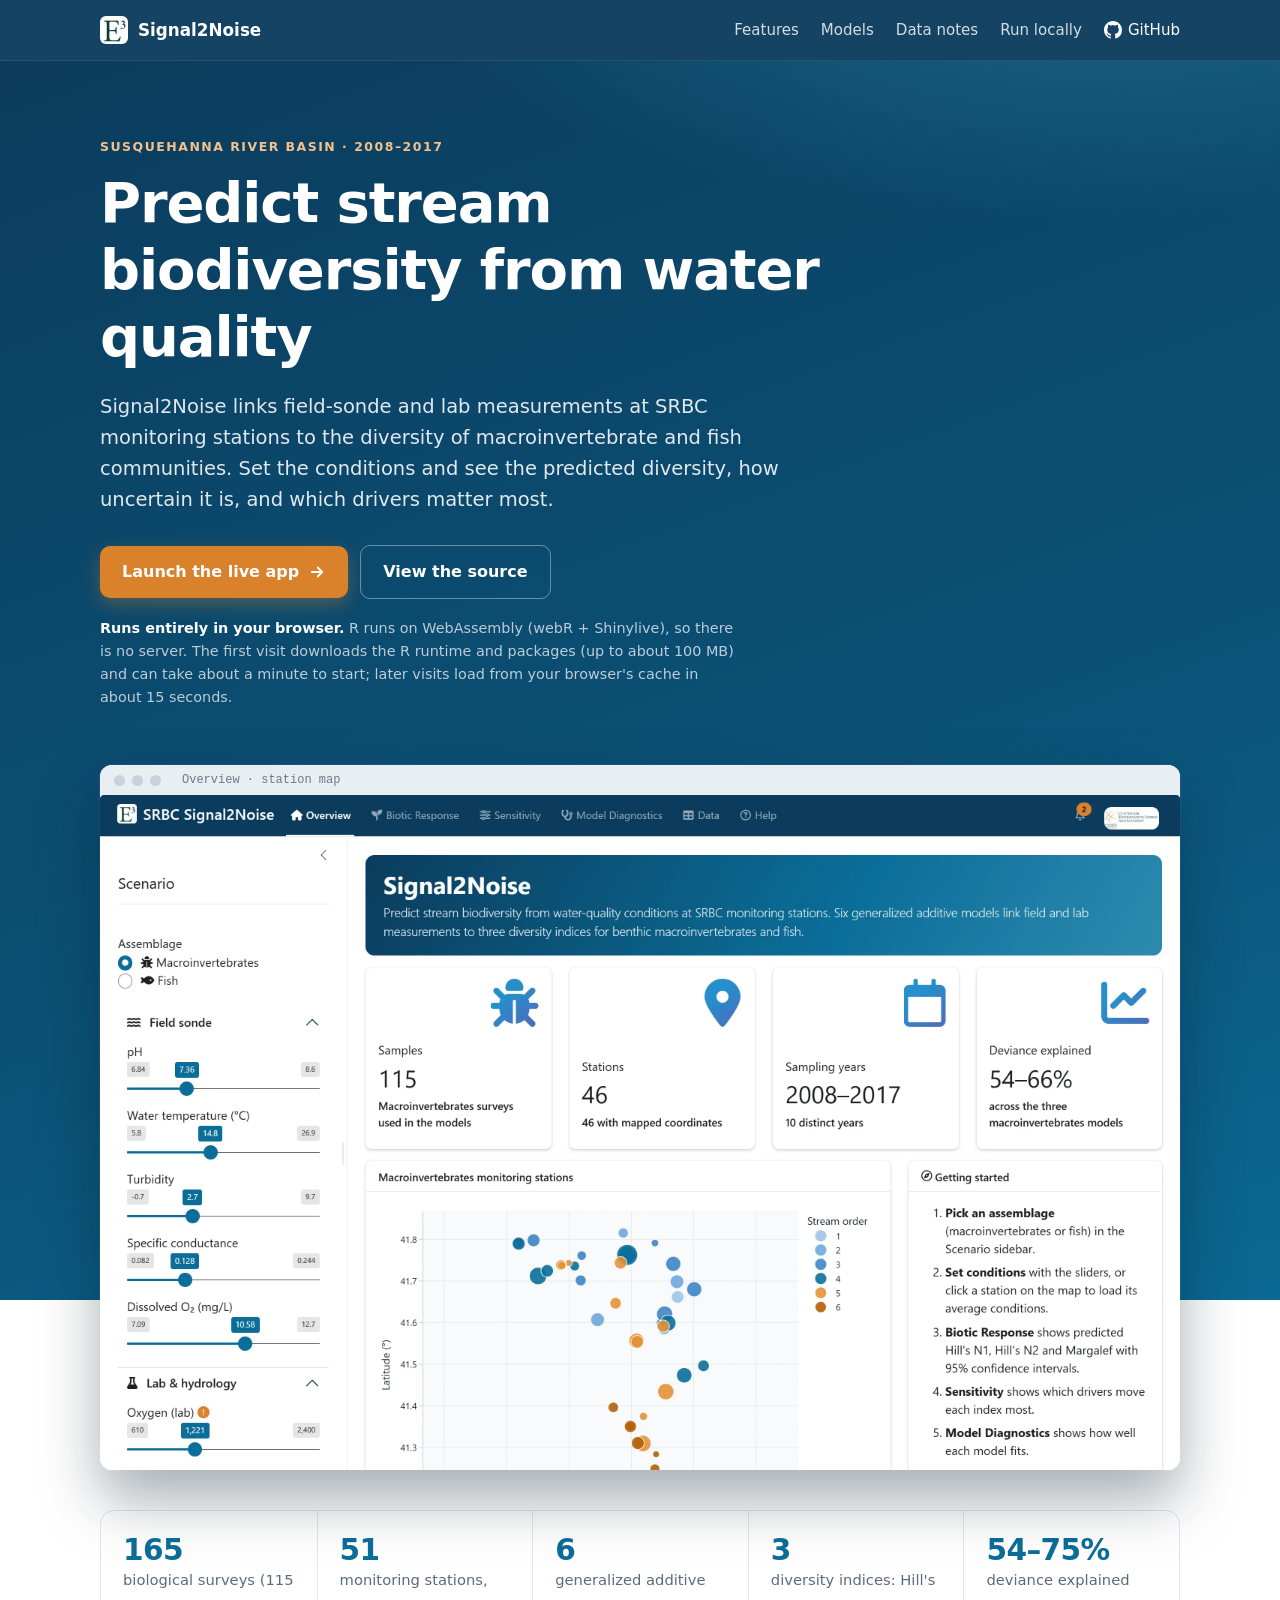
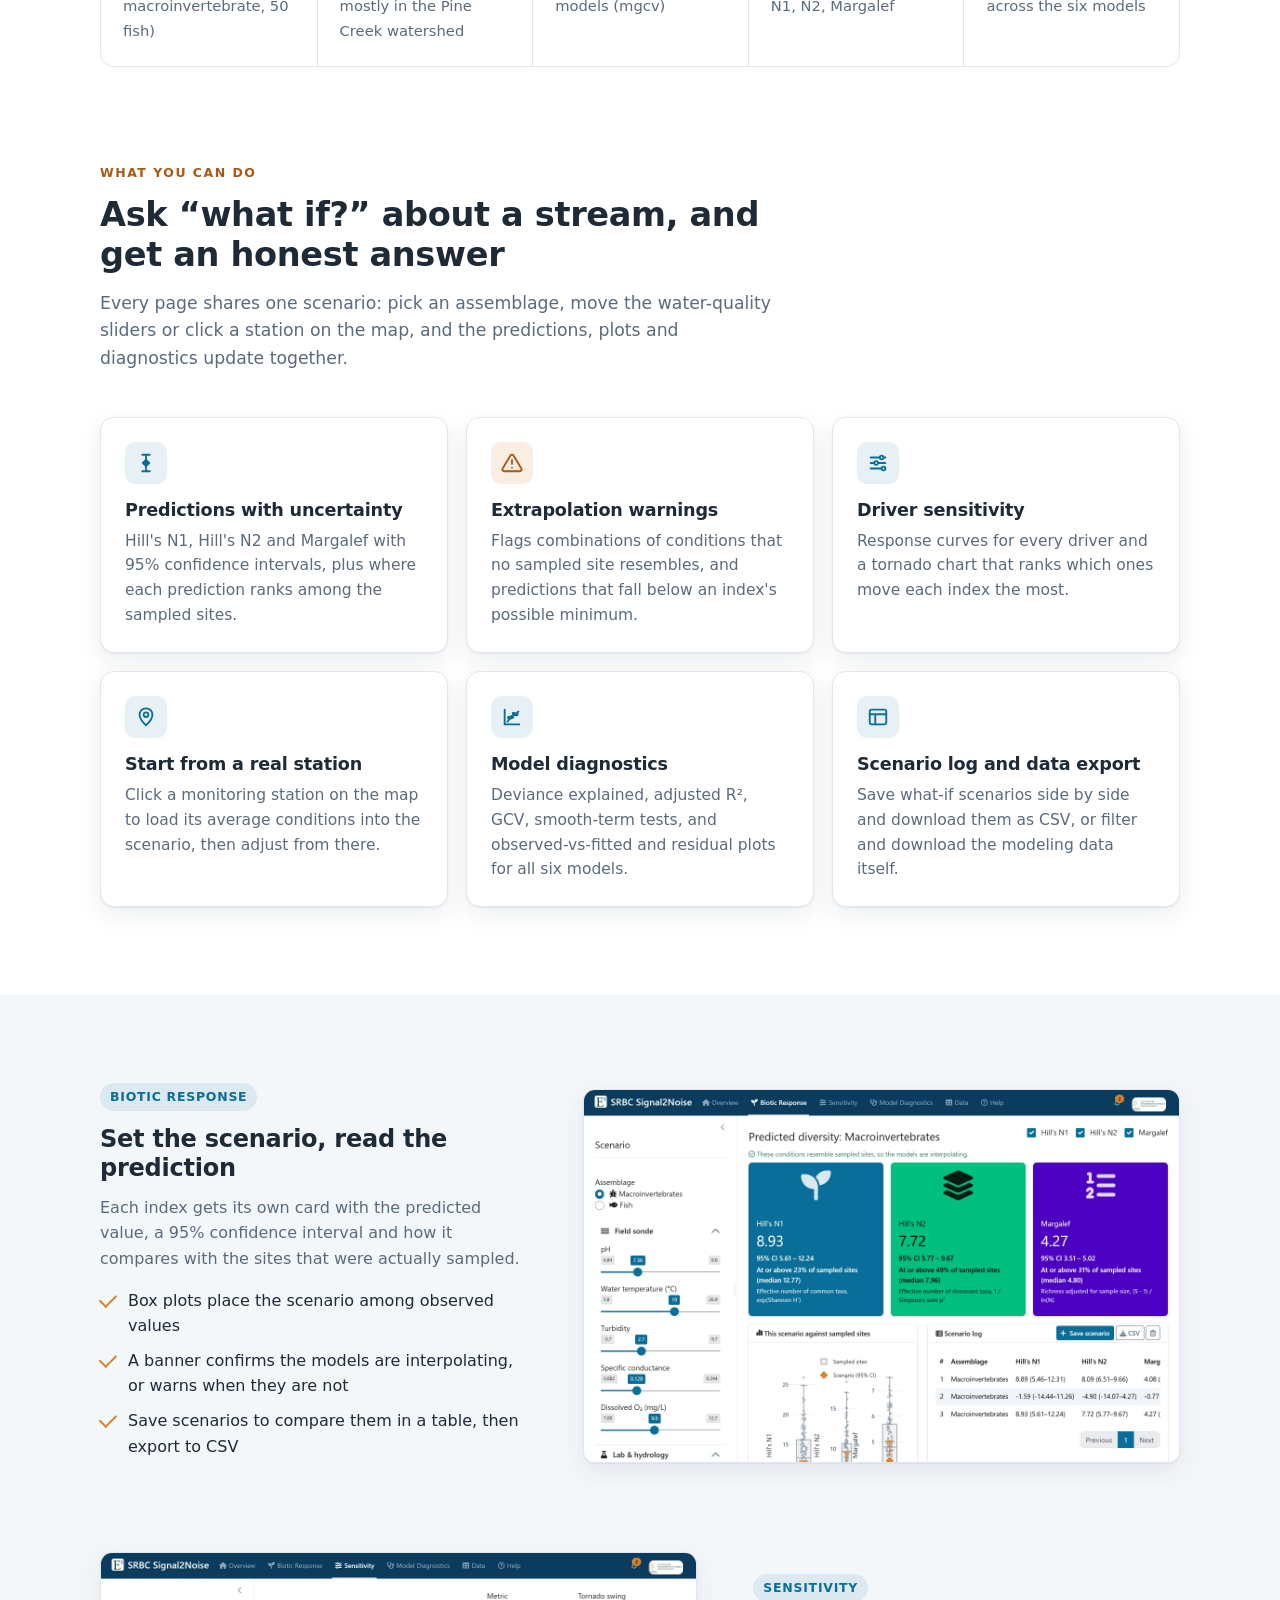
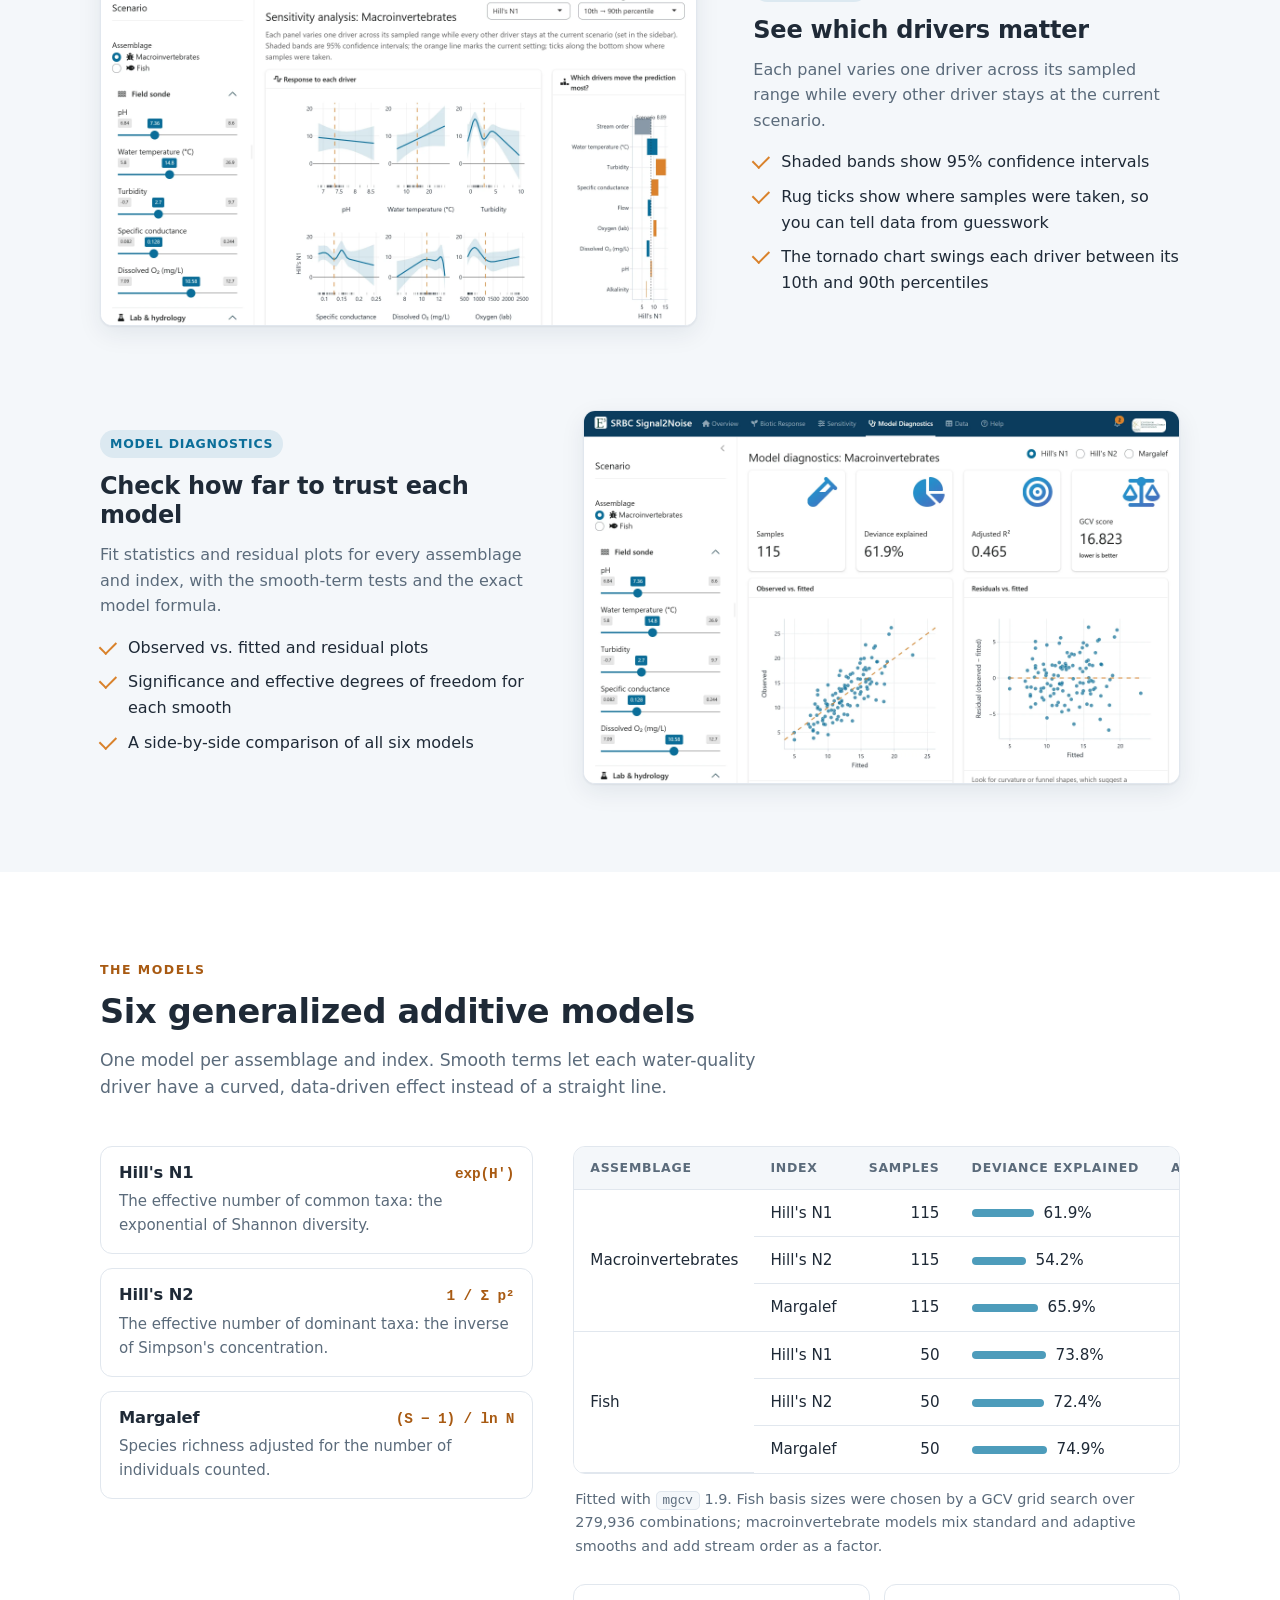
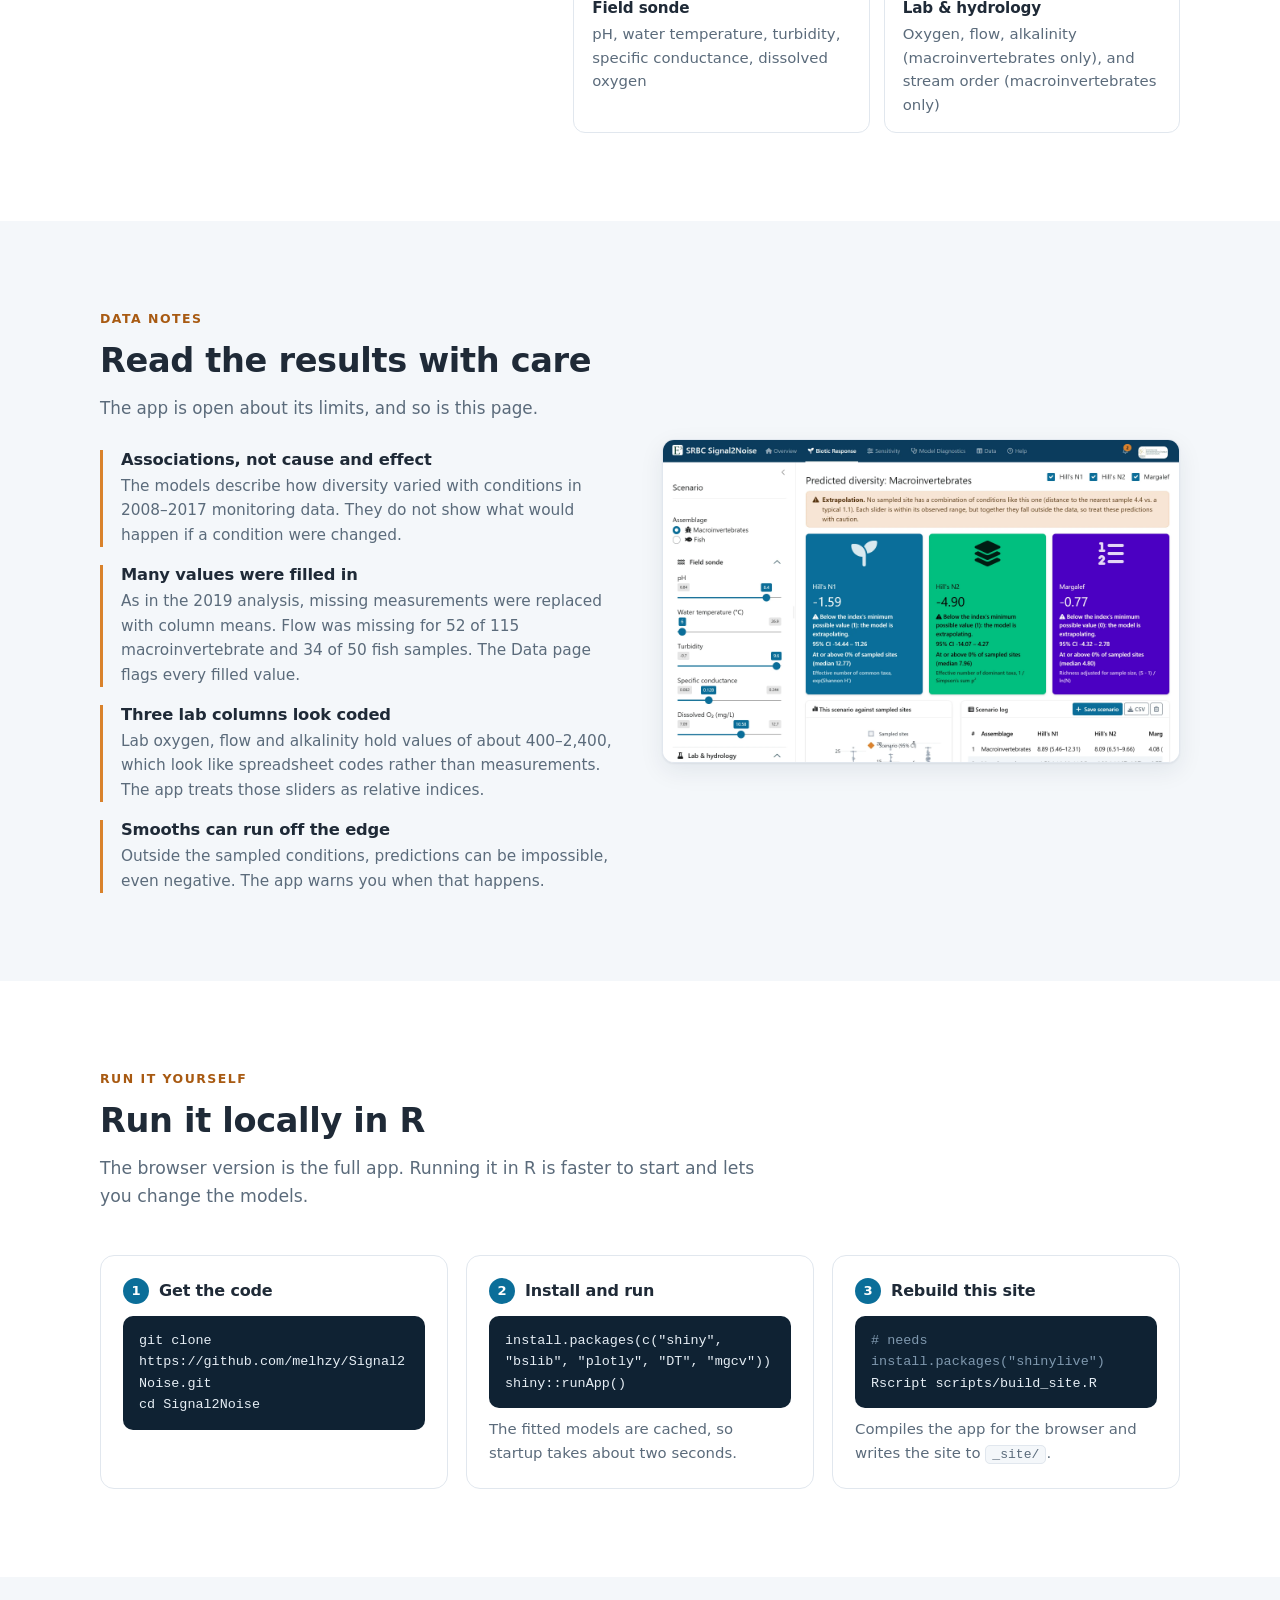
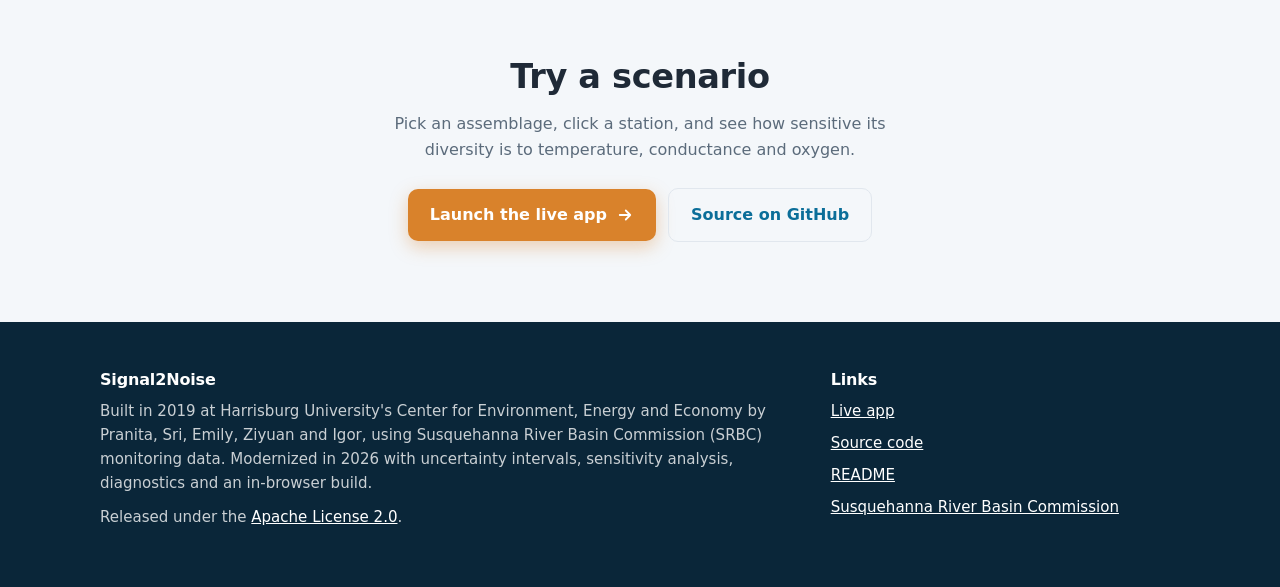
==== commit 174dac62: "Site: state measured load times (about 1 min first visit, ~15 s cached) Co-Authored-By: Claude Opus " ====
--- a/site/index.html
+++ b/site/index.html
@@ -298,8 +298,8 @@
         </div>
         <p class="hero-note">
           <strong>Runs entirely in your browser.</strong> R runs on WebAssembly (webR + Shinylive), so there is no server.
-          The first visit downloads the R runtime and packages (up to about 100 MB) and usually takes
-          20–60 seconds to start; after that your browser caches them.
+          The first visit downloads the R runtime and packages (up to about 100 MB) and can take
+          about a minute to start; later visits load from your browser's cache in about 15 seconds.
         </p>
       </div>
       <figure class="frame" style="margin-bottom:0">
